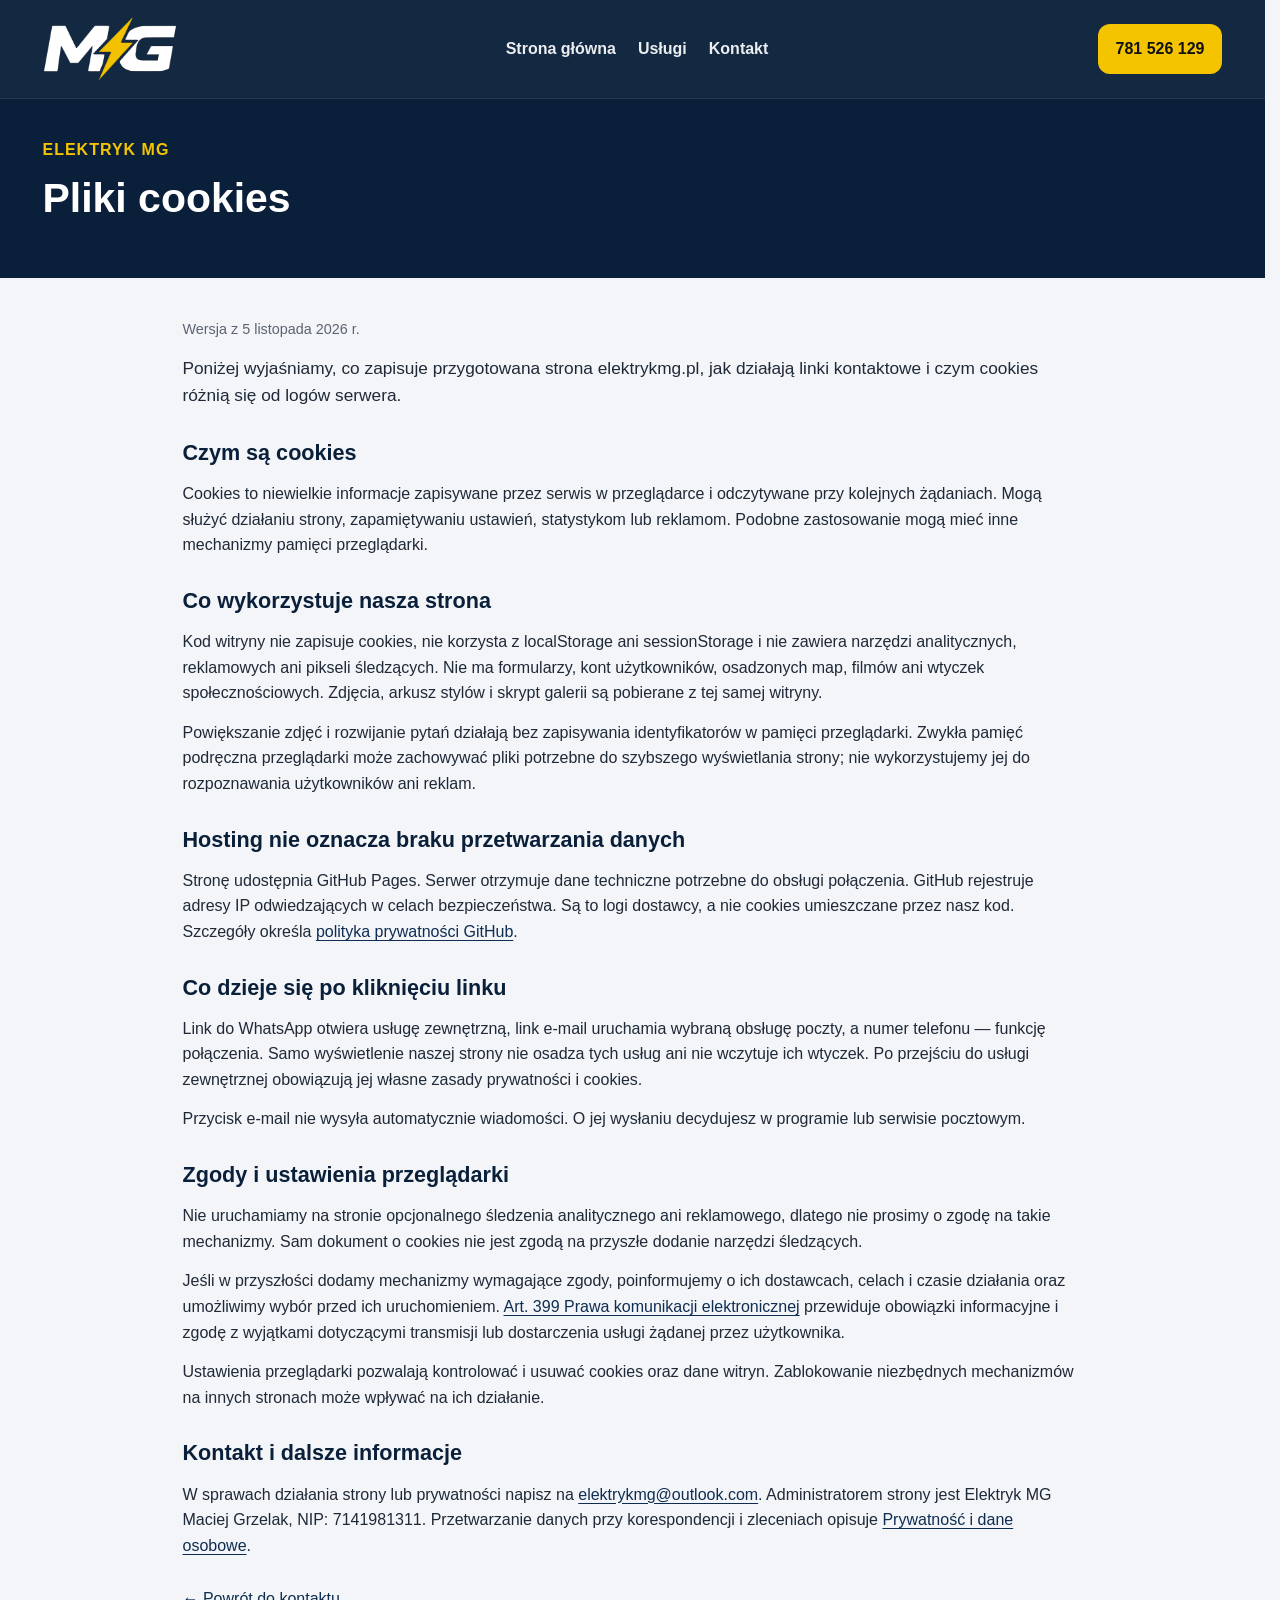
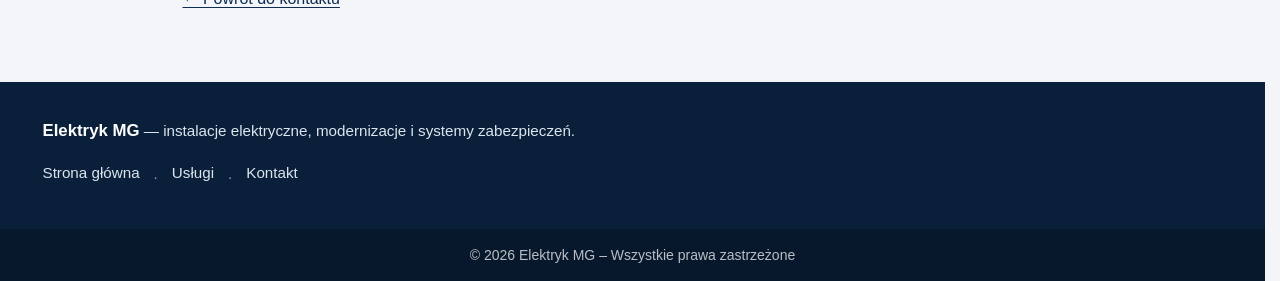
==== cookies.html @ fd5f9e11 "Publish approved Elektryk MG V8 website with services, contact, privacy pages and project gallery" ====
<!DOCTYPE html><html lang="pl"><head><meta charset="UTF-8"><meta name="viewport" content="width=device-width, initial-scale=1"><meta name="robots" content="noindex, follow"><title>Pliki cookies | Elektryk MG</title><link rel="stylesheet" href="style.css"><link rel="icon" href="img/favicon.png"></head><body class="contact-page legal-page"><a class="skip-link" href="#tresc">Przejdź do treści</a><header class="site-header">
    <div class="container header-wrap">
      <a href="index.html" class="logo">
        <img src="img/logo_bialy.png" alt="Elektryk MG">
      </a>

      <nav class="nav">
        <a href="index.html">Strona główna</a>
        <a href="uslugi.html">Usługi</a>
        
        <a href="kontakt.html">Kontakt</a>
      </nav>

      <a class="header-phone" href="tel:+48781526129" aria-label="Zadzwoń do Elektryk MG: 781 526 129"><span class="phone-desktop-label">781 526 129</span><span class="phone-mobile-label">Zadzwoń</span></a>

      <details class="mobile-menu">
        <summary><span aria-hidden="true">☰</span> Menu</summary>
        <nav class="mobile-nav" aria-label="Nawigacja mobilna">
          <a href="index.html">Strona główna</a>
          <a href="uslugi.html">Usługi</a>
          
          <a href="kontakt.html">Kontakt</a>
        </nav>
      </details>
    </div>
  </header><main id="tresc"><section class="contact-intro"><div class="container"><p class="hero-kicker">Elektryk MG</p><h1>Pliki cookies</h1></div></section><article class="legal-content container"><p class="legal-date">Wersja z 5 listopada 2026 r.</p>
<p class="legal-introduction">Poniżej wyjaśniamy, co zapisuje przygotowana strona elektrykmg.pl, jak działają linki kontaktowe i czym cookies różnią się od logów serwera.</p>
<section><h2>Czym są cookies</h2><p>Cookies to niewielkie informacje zapisywane przez serwis w przeglądarce i odczytywane przy kolejnych żądaniach. Mogą służyć działaniu strony, zapamiętywaniu ustawień, statystykom lub reklamom. Podobne zastosowanie mogą mieć inne mechanizmy pamięci przeglądarki.</p></section>
<section><h2>Co wykorzystuje nasza strona</h2><p>Kod witryny nie zapisuje cookies, nie korzysta z localStorage ani sessionStorage i nie zawiera narzędzi analitycznych, reklamowych ani pikseli śledzących. Nie ma formularzy, kont użytkowników, osadzonych map, filmów ani wtyczek społecznościowych. Zdjęcia, arkusz stylów i skrypt galerii są pobierane z tej samej witryny.</p><p>Powiększanie zdjęć i rozwijanie pytań działają bez zapisywania identyfikatorów w pamięci przeglądarki. Zwykła pamięć podręczna przeglądarki może zachowywać pliki potrzebne do szybszego wyświetlania strony; nie wykorzystujemy jej do rozpoznawania użytkowników ani reklam.</p></section>
<section><h2>Hosting nie oznacza braku przetwarzania danych</h2><p>Stronę udostępnia GitHub Pages. Serwer otrzymuje dane techniczne potrzebne do obsługi połączenia. GitHub rejestruje adresy IP odwiedzających w celach bezpieczeństwa. Są to logi dostawcy, a nie cookies umieszczane przez nasz kod. Szczegóły określa <a href="https://docs.github.com/en/site-policy/privacy-policies/github-general-privacy-statement" target="_blank" rel="noopener noreferrer">polityka prywatności GitHub</a>.</p></section>
<section><h2>Co dzieje się po kliknięciu linku</h2><p>Link do WhatsApp otwiera usługę zewnętrzną, link e-mail uruchamia wybraną obsługę poczty, a numer telefonu — funkcję połączenia. Samo wyświetlenie naszej strony nie osadza tych usług ani nie wczytuje ich wtyczek. Po przejściu do usługi zewnętrznej obowiązują jej własne zasady prywatności i cookies.</p><p>Przycisk e-mail nie wysyła automatycznie wiadomości. O jej wysłaniu decydujesz w programie lub serwisie pocztowym.</p></section>
<section><h2>Zgody i ustawienia przeglądarki</h2><p>Nie uruchamiamy na stronie opcjonalnego śledzenia analitycznego ani reklamowego, dlatego nie prosimy o zgodę na takie mechanizmy. Sam dokument o cookies nie jest zgodą na przyszłe dodanie narzędzi śledzących.</p><p>Jeśli w przyszłości dodamy mechanizmy wymagające zgody, poinformujemy o ich dostawcach, celach i czasie działania oraz umożliwimy wybór przed ich uruchomieniem. <a href="https://eli.gov.pl/api/acts/DU/2024/1221/text.html" target="_blank" rel="noopener noreferrer">Art. 399 Prawa komunikacji elektronicznej</a> przewiduje obowiązki informacyjne i zgodę z wyjątkami dotyczącymi transmisji lub dostarczenia usługi żądanej przez użytkownika.</p><p>Ustawienia przeglądarki pozwalają kontrolować i usuwać cookies oraz dane witryn. Zablokowanie niezbędnych mechanizmów na innych stronach może wpływać na ich działanie.</p></section>
<section><h2>Kontakt i dalsze informacje</h2><p>W sprawach działania strony lub prywatności napisz na <a href="mailto:elektrykmg@outlook.com">elektrykmg@outlook.com</a>. Administratorem strony jest Elektryk MG Maciej Grzelak, NIP: 7141981311. Przetwarzanie danych przy korespondencji i zleceniach opisuje <a href="prywatnosc.html">Prywatność i dane osobowe</a>.</p></section><p class="legal-draft-back"><a href="kontakt.html">← Powrót do kontaktu</a></p></article></main><footer class="site-footer footer-v3"><div class="container"><p class="footer-summary"><strong>Elektryk MG</strong><span aria-hidden="true"> — </span>instalacje elektryczne, modernizacje i systemy zabezpieczeń.</p><nav aria-label="Nawigacja w stopce"><a href="index.html">Strona główna</a><span aria-hidden="true">·</span><a href="uslugi.html">Usługi</a><span aria-hidden="true">·</span><a href="kontakt.html">Kontakt</a></nav></div></footer><div class="footer-bottom">© 2026 Elektryk MG – Wszystkie prawa zastrzeżone</div></body></html>
---- style.css ----
* {
  margin: 0;
  padding: 0;
  box-sizing: border-box;
}

:root {
  --navy: #0f2d52;
  --navy-dark: #0a203a;
  --yellow: #f5c400;
  --yellow-dark: #d9ac00;
  --bg: #f3f5f8;
  --text: #1f2937;
  --muted: #5b6472;
  --white: #ffffff;
  --border: #e6e9ef;
  --shadow: 0 10px 30px rgba(15, 45, 82, 0.08);
  --shadow-strong: 0 14px 34px rgba(15, 45, 82, 0.12);
  --radius: 18px;
}

html {
  scroll-behavior: smooth;
}

body {
  font-family: Arial, Helvetica, sans-serif;
  background: var(--bg);
  color: var(--text);
  line-height: 1.6;
}

a {
  color: inherit;
  text-decoration: none;
}

.container {
  width: min(1180px, calc(100% - 40px));
  margin: 0 auto;
}

.site-header {
  background: rgba(10, 32, 58, 0.96);
  color: var(--white);
  position: sticky;
  top: 0;
  z-index: 1000;
  border-bottom: 1px solid rgba(255,255,255,0.08);
  backdrop-filter: blur(8px);
}

.header-wrap {
  min-height: 82px;
  display: flex;
  align-items: center;
  justify-content: space-between;
  gap: 24px;
}

.logo img {
  height: 40px;
  display: block;
}

.footer-logo img {
  height: 42px;
  display: block;
  margin-bottom: 18px;
}

.nav {
  display: flex;
  gap: 22px;
  align-items: center;
}

.nav a {
  color: rgba(255,255,255,0.92);
  font-weight: 600;
  transition: color 0.2s ease;
  white-space: nowrap;
}

.nav a:hover,
.nav a.active {
  color: var(--yellow);
}

.header-phone {
  background: var(--yellow);
  color: #111;
  font-weight: 800;
  padding: 12px 18px;
  border-radius: 12px;
  white-space: nowrap;
  transition: 0.2s ease;
}

.header-phone:hover {
  background: var(--yellow-dark);
}

.hero {
  position: relative;
  min-height: 560px;
  display: flex;
  align-items: center;
  background:
    linear-gradient(90deg, rgba(10, 32, 58, 0.95) 0%, rgba(10, 32, 58, 0.88) 45%, rgba(10, 32, 58, 0.66) 100%),
    none center/cover no-repeat;
  color: var(--white);
}

.hero-overlay {
  position: absolute;
  inset: 0;
  background: linear-gradient(to bottom, rgba(15,45,82,0.05), rgba(15,45,82,0.18));
}

.hero-content {
  position: relative;
  z-index: 1;
  width: 100%;
  display: flex;
  justify-content: center;
}

.hero-text {
  max-width: 920px;
  margin: 0 auto;
  text-align: center;
  padding: 100px 20px;
}

.hero-logo {
  height: 120px;
  margin-bottom: 18px;
}

.hero-kicker {
  color: var(--yellow);
  font-weight: 800;
  letter-spacing: 1px;
  text-transform: uppercase;
  margin-bottom: 12px;
}

.hero h1 {
  font-size: clamp(2.45rem, 5vw, 4.35rem);
  line-height: 1.04;
  margin-bottom: 20px;
}

.hero-description {
  font-size: 1.12rem;
  max-width: 780px;
  color: rgba(255,255,255,0.93);
  margin: 0 auto 26px;
}

.hero-tags {
  display: flex;
  flex-wrap: wrap;
  justify-content: center;
  gap: 12px;
  margin-bottom: 30px;
}

.hero-tags span {
  background: rgba(255,255,255,0.1);
  border: 1px solid rgba(255,255,255,0.15);
  color: var(--white);
  padding: 10px 14px;
  border-radius: 999px;
  font-size: 0.95rem;
}

.hero-tags.compact span {
  min-width: 190px;
}

.hero-buttons {
  display: flex;
  flex-wrap: wrap;
  justify-content: center;
  gap: 14px;
}

.btn {
  display: inline-flex;
  align-items: center;
  justify-content: center;
  min-height: 50px;
  padding: 0 22px;
  border-radius: 12px;
  font-weight: 700;
  transition: transform 0.2s ease, box-shadow 0.2s ease, background 0.2s ease, color 0.2s ease;
  border: 2px solid transparent;
}

.btn:hover {
  transform: translateY(-2px);
  box-shadow: 0 8px 20px rgba(0,0,0,0.12);
}

.btn-primary {
  background: var(--yellow);
  color: #111;
}

.btn-primary:hover {
  background: var(--yellow-dark);
}

.btn-secondary {
  background: #eef2f6;
  color: #0f2742;
  border: 1px solid #d7dde5;
}

.btn-secondary:hover {
  background: var(--yellow);
  color: #111;
  border-color: var(--yellow-dark);
}

.btn-whatsapp {
  background: #1f9d55;
  color: white;
}

.btn-whatsapp:hover {
  background: #188447;
}

.btn-facebook {
  background: #1877f2;
  color: #fff;
}

.btn-facebook:hover {
  background: #1664d9;
}

.contact-strip {
  background: var(--navy);
  color: var(--white);
  border-top: 3px solid var(--yellow);
}

.contact-strip-wrap {
  min-height: 76px;
  display: flex;
  align-items: center;
  justify-content: space-between;
  gap: 20px;
  flex-wrap: wrap;
}

.contact-strip-wrap a:hover {
  color: var(--yellow);
}

.section {
  padding: 88px 0;
}

.page-hero {
  padding-bottom: 58px;
}

.section-dark {
  background: linear-gradient(180deg, #eef3f8 0%, var(--bg) 100%);
}

.section-heading {
  text-align: center;
  margin-bottom: 42px;
}

.section-heading.left {
  text-align: left;
}

.section-label {
  color: var(--yellow-dark);
  font-weight: 800;
  text-transform: uppercase;
  letter-spacing: 1.4px;
  margin-bottom: 10px;
}

.section h2,
.page-title {
  font-size: clamp(2rem, 4vw, 3rem);
  line-height: 1.1;
  color: var(--navy-dark);
}

.page-title {
  text-align: center;
  margin-bottom: 20px;
}

.intro-text {
  max-width: 820px;
  margin: 20px auto 0;
  color: var(--muted);
  text-align: center;
}

.services-grid,
.features-grid,
.trust-grid,
.projects-grid,
.process-grid {
  display: grid;
  gap: 22px;
}

.services-grid,
.features-grid {
  grid-template-columns: repeat(4, 1fr);
}

.trust-grid,
.projects-grid {
  grid-template-columns: repeat(3, 1fr);
}

.process-grid {
  grid-template-columns: repeat(4, 1fr);
}

.projects-grid.large {
  grid-template-columns: repeat(3, 1fr);
}

.card {
  background: var(--white);
  border-radius: var(--radius);
  box-shadow: var(--shadow);
  border: 1px solid rgba(15,45,82,0.05);
}

.service-card,
.feature-card,
.trust-card,
.project-card,
.process-card {
  padding: 28px;
}

.service-card,
.project-card {
  transition: transform 0.25s ease, box-shadow 0.25s ease;
}

.service-card:hover,
.project-card:hover {
  transform: translateY(-6px);
  box-shadow: var(--shadow-strong);
}

.card-icon {
  font-size: 2rem;
  margin-bottom: 14px;
}

.service-card h3,
.feature-card h3,
.trust-card h3,
.project-card h3,
.process-card h3,
.about-home-box h3 {
  font-size: 1.3rem;
  line-height: 1.2;
  color: var(--navy-dark);
  margin-bottom: 12px;
}

.project-card span {
  display: inline-block;
  color: var(--yellow-dark);
  font-weight: 800;
  text-transform: uppercase;
  letter-spacing: 1px;
  font-size: 0.78rem;
  margin-bottom: 10px;
}

.service-card p,
.feature-card p,
.trust-card p,
.project-card p,
.process-card p,
.about-home-text p,
.site-footer p,
.site-footer a,
.about-home-box li,
.about-home-box p {
  color: var(--muted);
}

.trust-card h3 {
  font-size: 1.15rem;
  margin-bottom: 8px;
}

.about-home {
  display: grid;
  grid-template-columns: 1.25fr 0.95fr;
  gap: 30px;
  align-items: start;
}

.about-home-text p {
  margin-bottom: 18px;
  font-size: 1.05rem;
}

.about-home-box {
  background: var(--white);
  border-radius: var(--radius);
  box-shadow: var(--shadow);
  padding: 28px;
  border: 1px solid rgba(15,45,82,0.05);
}

.about-home-box ul {
  list-style: none;
  margin-bottom: 22px;
}

.about-home-box li {
  margin-bottom: 10px;
}

.about-home-box a {
  color: var(--navy-dark);
  font-weight: 700;
}

.about-contact-buttons {
  display: flex;
  gap: 12px;
  flex-wrap: wrap;
}

.small-note {
  margin-bottom: 18px;
}

.service-shortcuts {
  display: flex;
  justify-content: center;
  flex-wrap: wrap;
  gap: 12px;
  margin-top: 28px;
}

.service-shortcuts .btn {
  min-height: 44px;
}

#elektryka,
#zabezpieczenia,
#wspolpraca,
#faq {
  scroll-margin-top: 100px;
}

.process-card > span {
  display: inline-flex;
  align-items: center;
  justify-content: center;
  width: 42px;
  height: 42px;
  margin-bottom: 18px;
  border-radius: 50%;
  background: var(--yellow);
  color: #111;
  font-weight: 800;
}

.faq-wrap {
  max-width: 920px;
}

.faq-list {
  display: grid;
  gap: 14px;
}

.faq-item {
  background: var(--white);
  border: 1px solid rgba(15,45,82,0.08);
  border-radius: 14px;
  box-shadow: var(--shadow);
  overflow: hidden;
}

.faq-item summary {
  display: flex;
  align-items: center;
  justify-content: space-between;
  gap: 20px;
  padding: 20px 22px;
  color: var(--navy-dark);
  font-weight: 800;
  cursor: pointer;
  list-style: none;
}

.faq-item summary::-webkit-details-marker {
  display: none;
}

.faq-item summary::after {
  content: "+";
  color: var(--yellow-dark);
  font-size: 1.5rem;
  line-height: 1;
}

.faq-item[open] summary::after {
  content: "−";
}

.faq-item p {
  padding: 0 22px 22px;
  color: var(--muted);
}

.center-button {
  display: flex;
  justify-content: center;
  margin-top: 30px;
}

.cta-section {
  background: var(--navy);
  color: white;
  padding: 80px 0;
  text-align: center;
}

.cta-box {
  max-width: 760px;
  margin: 0 auto;
}

.cta-box h2 {
  font-size: 2rem;
  margin-bottom: 18px;
}

.cta-box p {
  max-width: 620px;
  margin: 0 auto 30px;
  color: rgba(255,255,255,0.9);
}

.cta-buttons {
  display: flex;
  justify-content: center;
  align-items: center;
  gap: 15px;
  flex-wrap: wrap;
}

.site-footer {
  background: var(--navy-dark);
  color: var(--white);
  padding: 60px 0;
}

.footer-wrap {
  display: grid;
  grid-template-columns: 1.3fr 1fr 1fr;
  gap: 30px;
}

.site-footer h4 {
  margin-bottom: 14px;
  font-size: 1.15rem;
}

.site-footer p,
.site-footer a {
  color: rgba(255,255,255,0.82);
  margin-bottom: 8px;
}

.site-footer a:hover {
  color: var(--yellow);
}

.footer-bottom {
  text-align: center;
  padding: 15px 0;
  font-size: 14px;
  background: #08182c;
  color: rgba(255,255,255,0.72);
}

@media (max-width: 1080px) {
  .services-grid,
  .features-grid {
    grid-template-columns: repeat(2, 1fr);
  }

  .trust-grid,
  .projects-grid,
  .process-grid,
  .projects-grid.large,
  .footer-wrap {
    grid-template-columns: repeat(2, 1fr);
  }

  .about-home {
    grid-template-columns: 1fr;
  }
}

@media (max-width: 920px) {
  .header-wrap {
    flex-wrap: wrap;
    justify-content: center;
    padding: 14px 0;
  }

  .nav {
    order: 3;
    width: 100%;
    justify-content: center;
    flex-wrap: wrap;
    gap: 16px;
    padding-bottom: 8px;
  }

  .hero {
    min-height: auto;
  }

  .hero-text {
    padding: 70px 20px;
  }

  .hero-logo {
    height: 96px;
  }

  .contact-strip-wrap {
    padding: 16px 0;
  }
}

@media (max-width: 640px) {
  .container {
    width: min(100% - 24px, 1180px);
  }

  .services-grid,
  .features-grid,
  .trust-grid,
  .projects-grid,
  .process-grid,
  .projects-grid.large,
  .footer-wrap {
    grid-template-columns: 1fr;
  }

  .hero h1 {
    font-size: 2.25rem;
  }

  .hero-description {
    font-size: 1rem;
  }

  .section {
    padding: 68px 0;
  }

  .service-card,
  .feature-card,
  .trust-card,
  .project-card,
  .about-home-box {
    padding: 22px;
  }

  .header-phone {
    width: 100%;
    text-align: center;
  }

  .hero-buttons .btn,
  .about-contact-buttons .btn,
  .cta-buttons .btn {
    width: 100%;
  }
}


.project-card {
  padding: 0;
  overflow: hidden;
}

.project-card-image {
  width: 100%;
  height: 210px;
  object-fit: cover;
  display: block;
  background: #dbe3ec;
}

.project-card-body {
  padding: 24px;
}

.project-card span {
  display: inline-block;
  color: var(--navy);
  font-weight: 800;
  font-size: 0.85rem;
  text-transform: uppercase;
  letter-spacing: 0.06em;
  margin-bottom: 12px;
}

.project-card h3 {
  margin-bottom: 10px;
  color: var(--navy);
}

.project-card p {
  color: var(--muted);
}

/* Mobile header: compact logo + call button + native details navigation.
   The desktop header and all existing page content remain unchanged. */
.mobile-menu {
  display: none;
}

@media (max-width: 920px) {
  .site-header .header-wrap {
    min-height: 64px;
    padding: 8px 0;
    flex-wrap: nowrap;
    justify-content: space-between;
    gap: 9px;
  }

  .site-header .logo {
    display: flex;
    min-width: 0;
    flex: 0 1 auto;
    align-items: center;
  }

  .site-header .logo img {
    height: auto;
    max-height: 36px;
    max-width: min(130px, 33vw);
    object-fit: contain;
  }

  .site-header .nav {
    display: none;
  }

  .site-header .header-phone {
    order: 2;
    margin-left: auto;
    width: auto;
    flex: 0 0 auto;
    text-align: center;
    padding: 10px 12px;
    font-size: 0.9rem;
    line-height: 1.3;
  }

  .phone-desktop-label {
    display: none;
  }

  .phone-mobile-label {
    display: inline;
  }

  .mobile-menu {
    display: block;
    order: 3;
    position: relative;
    flex: 0 0 auto;
    color: var(--white);
  }

  .mobile-menu summary {
    display: flex;
    gap: 7px;
    align-items: center;
    justify-content: center;
    padding: 9px 11px;
    border: 1px solid rgba(255,255,255,0.35);
    border-radius: 12px;
    cursor: pointer;
    font-weight: 600;
    white-space: nowrap;
    list-style: none;
  }

  .mobile-menu summary::-webkit-details-marker {
    display: none;
  }

  .mobile-menu[open] summary,
  .mobile-menu summary:hover {
    border-color: var(--yellow);
  }

  .mobile-menu .mobile-nav {
    position: absolute;
    right: 0;
    top: calc(100% + 9px);
    z-index: 1001;
    display: flex;
    flex-direction: column;
    min-width: 210px;
    padding: 8px;
    border-radius: 12px;
    background: var(--navy-dark);
    border: 1px solid rgba(255,255,255,0.2);
    box-shadow: var(--shadow-strong);
  }

  .mobile-menu .mobile-nav a {
    display: block;
    padding: 11px 12px;
    border-radius: 8px;
    color: var(--white);
    font-weight: 600;
  }

  .mobile-menu .mobile-nav a:hover,
  .mobile-menu .mobile-nav a:focus-visible,
  .mobile-menu .mobile-nav a.active {
    color: var(--yellow);
    background: rgba(255,255,255,0.07);
  }

  .mobile-menu summary:focus-visible,
  .site-header .header-phone:focus-visible,
  .site-header .logo:focus-visible {
    outline: 2px solid var(--yellow);
    outline-offset: 3px;
  }
}

@media (min-width: 921px) {
  .phone-mobile-label {
    display: none;
  }
}


:focus-visible{outline:3px solid #d28d00;outline-offset:5px}
.skip-link{position:fixed;top:-100px;left:20px;background:white;padding:14px;z-index:2000}.skip-link:focus{top:10px}
.home-rebuilt .hero{min-height:0;background:var(--navy-dark)}
.home-rebuilt .hero-content{width:min(1180px,calc(100% - 40px));justify-content:flex-start}
.home-rebuilt .hero-text{max-width:920px;text-align:left;margin:0;padding:76px 0 84px}
.home-rebuilt .hero h1{font-size:clamp(2.1rem,4.3vw,3.8rem);line-height:1.12}
.home-rebuilt .hero-description{margin:0 0 16px;max-width:770px}
.home-rebuilt .hero-area{font-size:1rem;color:#d3dce7}
.home-rebuilt .hero-buttons{justify-content:flex-start;margin-top:28px}
.hero-outline{border:1px solid #b1c0d0;color:#fff}
.home-rebuilt .section{padding:64px 0}
.home-rebuilt .section-heading{margin-bottom:30px}
.home-rebuilt .section h2,.home-rebuilt .cta-box h2{font-size:clamp(1.85rem,3.3vw,2.65rem);line-height:1.2}
.home-rebuilt .services-grid{display:grid;grid-template-columns:repeat(3,minmax(0,1fr));gap:22px}
.home-rebuilt .service-card{padding:28px;border-top:3px solid #f5c400}
.service-number{display:block;font-size:.85rem;letter-spacing:.15em;color:#526378;margin-bottom:16px}
.home-rebuilt .service-card h3{min-height:58px;font-size:1.3rem;line-height:1.35}
.home-rebuilt .service-card p{font-size:1rem}
.home-rebuilt .projects-section{background:#e9eef4}
.home-rebuilt .project-card-image{width:100%;height:auto;aspect-ratio:4/3;object-fit:cover;display:block}
.home-rebuilt .project-card-body{padding:24px}
.home-rebuilt .project-card h3{font-size:1.18rem}
.about-compact{display:grid;grid-template-columns:1fr 1.6fr;gap:60px;align-items:center}
.about-compact>p{font-size:1.1rem;line-height:1.85}
.home-rebuilt .cta-section{padding:64px 0}
.home-rebuilt .cta-box{max-width:900px}
.contact-number{display:block;font-size:clamp(2rem,5vw,3rem);font-weight:800;color:#fff;margin:20px 0}
.footer-simple{display:grid;grid-template-columns:1.6fr 1fr;gap:70px}
.footer-simple strong{font-size:1.35rem;color:white}
.footer-simple p{font-size:.9rem;margin:12px 0 0}
.footer-simple nav{display:flex;flex-wrap:wrap;gap:18px;margin-top:18px}
html{scroll-padding-top:100px}
@media(max-width:760px){.home-rebuilt .services-grid,.about-compact,.footer-simple{grid-template-columns:1fr;gap:24px}.home-rebuilt .service-card h3{min-height:0}.home-rebuilt .hero-text{padding:48px 0 56px}.home-rebuilt .section,.home-rebuilt .cta-section{padding:46px 0}.home-rebuilt .hero-buttons .btn{flex:1}.home-rebuilt .projects-grid{grid-template-columns:1fr}.home-rebuilt .header-wrap{gap:12px}.home-rebuilt .logo img{width:105px;height:auto}.home-rebuilt .header-phone{padding:10px 12px}}
@media(prefers-reduced-motion:reduce){html{scroll-behavior:auto}*,*::before,*::after{transition:none!important}}

.home-rebuilt .project-card:first-child .project-card-image{object-fit:contain;background:#e5e7eb}

/* Korekty po przeglądzie właściciela */
.site-header .logo{display:block;position:relative;overflow:hidden;width:158px;height:76px;flex-shrink:0}
.site-header .logo img{position:absolute;width:306px;height:204px;max-width:none;left:-74px;top:-64px}
.header-wrap{min-height:98px}
.home-rebuilt .cta-section{background:#e9eef4;color:var(--navy-dark)}
.home-rebuilt .cta-box h2{color:var(--navy-dark)}
.home-rebuilt .cta-box p{color:var(--text)}
.home-rebuilt .cta-box .contact-kicker{color:#775e00;text-transform:uppercase;font-size:.82rem;font-weight:800;letter-spacing:.1em;margin-bottom:14px}
.home-rebuilt .contact-number{color:var(--navy-dark)}
.home-rebuilt .footer-simple{grid-template-columns:1.35fr 1fr .7fr;gap:40px}
.home-rebuilt .footer-simple h2{font-size:1rem;color:#fff;margin-bottom:14px}
.home-rebuilt .footer-simple nav,.home-rebuilt .footer-contact{display:flex;flex-direction:column;align-items:flex-start;gap:10px;margin:0}
.home-rebuilt .footer-simple nav h2,.home-rebuilt .footer-contact h2{margin:0 0 4px}
.home-rebuilt .footer-simple a:hover{color:var(--yellow)}
@media(max-width:760px){.site-header .logo{width:118px;height:57px}.site-header .logo img,.home-rebuilt .site-header .logo img{width:228px;height:152px;left:-55px;top:-48px}.header-wrap{min-height:80px}.home-rebuilt .footer-simple{grid-template-columns:1fr;gap:28px}}

/* Wersja 3 — zatwierdzone korekty */
.site-header .logo{width:134px;height:65px}
.site-header .logo img{width:260px;height:173.33px;left:-63px;top:-54.4px}
.btn-whatsapp{background:transparent;border:1px solid currentColor;color:var(--navy-dark)}
.btn-whatsapp:hover{background:rgba(15,45,82,.07);color:var(--navy-dark)}
.hero .btn-whatsapp,.cta-section .btn-whatsapp{color:#fff}
.hero .btn-whatsapp:hover,.cta-section .btn-whatsapp:hover{background:rgba(255,255,255,.1);color:#fff}
.home-rebuilt .cta-section .btn-whatsapp{color:var(--navy-dark)}
.home-rebuilt .cta-section .btn-whatsapp:hover{background:rgba(15,45,82,.07);color:var(--navy-dark)}
.footer-v3{padding:36px 0}
.footer-v3 .footer-summary{margin:0 0 16px;color:#dce4ee;font-size:.95rem}
.footer-v3 .footer-summary strong{color:#fff;font-size:1.05rem}
.footer-v3 nav{display:flex;align-items:center;flex-wrap:wrap;gap:14px;font-size:.95rem}
.footer-v3 nav a{color:#dce4ee}
.footer-v3 nav a:hover{color:var(--yellow)}
.footer-v3 nav span{color:#8e9fb3}
@media(max-width:760px){.site-header .logo{width:100px;height:48.5px}.site-header .logo img,.home-rebuilt .site-header .logo img{width:194px;height:129.33px;left:-46.75px;top:-40.8px}.footer-v3{padding:30px 0}}

/* Powiększenie zdjęć bez opuszczania strony */
html{scrollbar-gutter:stable}
.photo-viewer{position:fixed;inset:0;width:100%;height:100%;max-width:none;max-height:none;margin:0;border:0;padding:70px 20px 24px;background:rgba(7,17,30,.96);color:#fff;overflow:auto}
.photo-viewer:not([open]){display:none}
.photo-viewer[open]{display:grid;place-items:center}
.photo-viewer::backdrop{background:rgba(7,17,30,.9)}
.photo-panel{margin:0;text-align:center;max-width:100%}
.photo-panel img{display:block;margin:0 auto;max-width:100%;max-height:calc(100vh - 150px);max-height:calc(100dvh - 150px);width:auto;height:auto;object-fit:contain}
.photo-panel figcaption{margin-top:14px;color:#e2e8f0;font-size:1rem}
.photo-close{position:fixed;right:20px;top:14px;width:48px;height:48px;border:1px solid #8191a5;border-radius:50%;background:#152c45;color:white;font:32px/1 Arial,sans-serif;cursor:pointer}
.photo-close:hover{background:#29425f}
.photo-close:focus-visible{outline:3px solid #f5c400;outline-offset:4px}

/* Podstrona Usługi — pierwsza wersja do przeglądu */
.services-hero{background:var(--navy-dark);color:white;padding:64px 0}
.services-hero h1{font-size:clamp(2.1rem,4.3vw,3.8rem);line-height:1.12;max-width:960px;margin:0 0 24px}
.services-lead{max-width:800px;font-size:1.1rem;color:#dce4ee;margin-bottom:28px}
.services-hero .hero-buttons{justify-content:flex-start}
.services-hero .btn-whatsapp{color:#fff}
.services-hero .btn-whatsapp:hover{color:#fff;background:rgba(255,255,255,.1)}
.service-jumps{background:#fff;border-bottom:1px solid var(--border)}
.service-jumps>.container{display:flex;flex-wrap:wrap;gap:12px 28px;padding-top:22px;padding-bottom:22px}
.service-jumps a{color:var(--navy);font-weight:700;padding:6px 0}
.service-jumps a:hover{text-decoration:underline}
.service-jumps span{margin-left:8px}
.service-group{padding:64px 0}
.service-group:nth-of-type(odd){background:#e9eef4}
.service-group-heading{display:grid;grid-template-columns:1fr 1.25fr;gap:48px;margin-bottom:30px;align-items:start}
.services-page h2{font-size:clamp(1.85rem,3.3vw,2.65rem);line-height:1.2;color:var(--navy-dark)}
.service-group-heading>p{font-size:1.06rem;color:var(--text)}
.service-details{display:grid;grid-template-columns:repeat(2,minmax(0,1fr));gap:0 36px}
.service-detail{padding:26px 0;border-top:1px solid #cad3df}
.service-detail h3,.service-steps h3{color:var(--navy-dark);font-size:1.25rem;line-height:1.3;margin:0 0 12px}
.service-detail>p{color:var(--text)}
.service-detail .service-example{margin-top:14px;color:var(--muted);font-size:.94rem}
.service-example strong{font-weight:600}
.services-process{padding:64px 0;background:#fff}
.services-page .section-heading{margin-bottom:32px}
.service-steps{display:grid;grid-template-columns:repeat(3,minmax(0,1fr));gap:32px;list-style:none;counter-reset:step}
.service-steps li{counter-increment:step}
.service-steps li:before{content:"0" counter(step);display:block;color:#775e00;font-size:.85rem;letter-spacing:.1em;margin-bottom:14px}
.service-steps p{color:var(--text)}
.services-faq{padding:64px 0}
.services-faq .container{max-width:960px}
.services-faq details{border-bottom:1px solid #cad3df;padding:20px 0}
.services-faq summary{cursor:pointer;font-weight:700;color:var(--navy-dark);font-size:1.08rem}
.services-faq details p{padding-top:14px;color:var(--text)}
.services-page .services-cta{padding:64px 0;background:#e9eef4;color:var(--navy-dark)}
.services-page .services-cta h2,.services-page .contact-number{color:var(--navy-dark)}
.services-page .services-cta p{color:var(--text)}
.services-page .services-cta .contact-kicker{color:#775e00;text-transform:uppercase;font-size:.82rem;font-weight:800;letter-spacing:.1em;margin-bottom:14px}
.services-page .services-cta .btn-whatsapp{color:var(--navy-dark)}
.services-page .services-cta .btn-whatsapp:hover{background:rgba(15,45,82,.07)}
@media(max-width:760px){.service-group-heading,.service-details,.service-steps{grid-template-columns:1fr;gap:22px}.service-details{gap:0}.services-hero,.service-group,.services-process,.services-faq,.services-page .services-cta{padding:46px 0}.services-hero .hero-buttons .btn{flex:1}.service-jumps>.container{flex-direction:column;gap:8px}.service-group-heading{margin-bottom:24px}}

/* V5 — korekty układu i FAQ */
.services-page .services-hero{padding:38px 0 40px}
.services-page .services-hero h1{font-size:clamp(1.9rem,3.2vw,2.75rem);line-height:1.15;margin-bottom:16px}
.services-page .services-lead{max-width:800px;font-size:1.05rem;margin-bottom:0}
.services-page .service-group-heading{display:block}
.services-page .service-group-heading>p{max-width:800px;margin-top:18px}
.services-page .cta-section{padding:64px 0;background:#e9eef4;color:var(--navy-dark)}
.services-page .cta-box{max-width:900px}
.services-page .cta-box h2{font-size:clamp(1.85rem,3.3vw,2.65rem);line-height:1.2;color:var(--navy-dark)}
.services-page .cta-box p{color:var(--text)}
.services-page .cta-box .contact-kicker{color:#775e00;text-transform:uppercase;font-size:.82rem;font-weight:800;letter-spacing:.1em;margin-bottom:14px}
.services-page .cta-section .btn-whatsapp{color:var(--navy-dark)}
.services-page .cta-section .btn-whatsapp:hover{background:rgba(15,45,82,.07);color:var(--navy-dark)}
.faq-question{margin-top:0;padding-top:30px;border-top:0}
.faq-question h3{color:var(--navy-dark);font-size:1.3rem;line-height:1.3;margin-bottom:12px}
.faq-question p{margin-bottom:20px}
.faq-question .faq-email{display:inline-block;color:var(--navy);margin:0;overflow-wrap:anywhere;text-decoration:underline;text-underline-offset:4px}
.faq-question .faq-email:hover{text-decoration:underline}
@media(max-width:760px){.services-page .services-hero{padding:30px 0 32px}.services-page .cta-section{padding:46px 0}.faq-question .faq-email{display:block;margin:0}}

/* V6 — podstrona Kontakt */
.contact-intro{background:var(--navy-dark);color:#fff;padding:38px 0 40px}
.contact-intro h1{font-size:clamp(1.9rem,3.2vw,2.75rem);line-height:1.15;margin:0 0 16px}
.contact-intro>.container>p:last-child{max-width:800px;font-size:1.05rem;color:#dce4ee}
.contact-content{padding:54px 0 64px}
.contact-layout{display:grid;grid-template-columns:1.1fr 1fr;gap:80px;align-items:start}
.contact-page h2{font-size:1.35rem;line-height:1.3;color:var(--navy-dark);margin:0 0 18px}
.contact-phone-number{display:inline-block;font-weight:800;font-size:clamp(2rem,4vw,2.8rem);color:var(--navy-dark);line-height:1.2;margin-bottom:24px}
.contact-actions{display:flex;flex-wrap:wrap;gap:14px}
.contact-other{margin-top:30px;padding-top:22px;border-top:1px solid #cad3df}
.contact-other p{display:flex;flex-wrap:wrap;gap:6px 16px;margin:0 0 14px}
.contact-other span{min-width:76px;color:var(--muted)}
.contact-other a{color:var(--navy);overflow-wrap:anywhere}
.contact-other a:hover{text-decoration:underline}
.contact-help{border-left:3px solid var(--yellow);padding-left:28px}
.contact-help p{margin-bottom:16px;color:var(--text);max-width:480px}
@media(max-width:760px){.contact-intro{padding:30px 0 32px}.contact-content{padding:36px 0 46px}.contact-layout{grid-template-columns:1fr;gap:32px}.contact-actions .btn{flex:1}.contact-help{padding-left:20px}}

/* V6.1 — dane kontaktowe zamiast przycisków */
.contact-data{margin:0}
.contact-data>div{display:grid;grid-template-columns:90px minmax(0,1fr);align-items:baseline;gap:18px;padding:12px 0}
.contact-data dt{color:var(--muted);font-size:.95rem}
.contact-data dd{margin:0;min-width:0}
.contact-data a{color:var(--navy);overflow-wrap:anywhere;text-underline-offset:4px}
.contact-data a:hover{text-decoration:underline}
.contact-data .contact-data-phone{padding-top:0;padding-bottom:18px}
.contact-data-phone a{font-size:clamp(1.55rem,3vw,2rem);font-weight:700;line-height:1.3}
@media(max-width:420px){.contact-data>div{grid-template-columns:72px minmax(0,1fr);gap:12px}}

/* V6.2 — wiersze kontaktowe i przycisk FAQ z prawej */
.contact-rows{margin-top:22px}
.contact-row{display:grid;grid-template-columns:120px minmax(0,1fr) 220px;align-items:center;gap:24px;padding:18px 0;border-bottom:1px solid #cad3df}
.contact-row:first-child{border-top:1px solid #cad3df}
.contact-kind{color:var(--muted)}
.contact-value{font-size:1rem;color:var(--navy-dark);overflow-wrap:anywhere}
.contact-row .btn{justify-self:stretch;font-size:.95rem}
.contact-facebook{margin-top:18px;color:var(--muted);font-size:.94rem}
.contact-facebook a,.company-register a{color:var(--navy);text-decoration:underline;text-underline-offset:4px}
.contact-bottom{display:grid;grid-template-columns:1fr 1fr;gap:64px;margin-top:44px}
.company-details p{margin-bottom:12px}
.company-register{font-size:.94rem}
.services-page .faq-question{display:flex;align-items:center;justify-content:space-between;gap:28px}
.faq-question-copy p{margin-bottom:0}
.faq-question>.btn{flex-shrink:0}
@media(max-width:760px){.contact-row{grid-template-columns:90px minmax(0,1fr) 190px;gap:14px}.contact-bottom{grid-template-columns:1fr;gap:30px}.services-page .faq-question{align-items:flex-start;flex-direction:column;gap:20px}}
@media(max-width:540px){.contact-row{grid-template-columns:80px minmax(0,1fr);gap:12px}.contact-row>.btn{grid-column:2;justify-self:start}.contact-row{padding:20px 0}}

/* V6.3 — uproszczony Kontakt */
.contact-clean-layout{display:grid;grid-template-columns:1fr 1fr;gap:64px;align-items:start}
.contact-clean-data{margin:0}
.contact-clean-data>div{display:grid;grid-template-columns:80px minmax(0,1fr);gap:16px;margin-bottom:18px;align-items:baseline}
.contact-clean-data dt{color:var(--muted)}
.contact-clean-data dd{margin:0;min-width:0}
.contact-clean-data a{font-size:1rem;font-weight:400;color:var(--navy);overflow-wrap:anywhere}
.contact-clean-data a:hover{text-decoration:underline}
.contact-clean-company{margin-top:38px;padding-top:28px;border-top:1px solid #cad3df}
.contact-clean-company p{margin:0 0 10px}
.contact-information-links{display:flex;align-items:center;flex-wrap:wrap;gap:10px 16px;margin-top:28px;font-size:.9rem}
.contact-information-links a,.legal-draft-back a{color:var(--navy);text-decoration:underline;text-underline-offset:4px}
.contact-information-links span{color:var(--muted)}
.legal-draft-back{margin-top:22px}
@media(max-width:760px){.contact-clean-layout{grid-template-columns:1fr;gap:30px}.contact-clean-company{margin-top:30px}}

/* V7 — dokumenty informacyjne */
.legal-content{max-width:900px;padding-top:40px;padding-bottom:56px}
.legal-date{color:var(--muted);font-size:.9rem;margin-bottom:22px}
.legal-introduction{font-size:1.08rem;margin-bottom:30px}
.legal-content section{margin:28px 0}
.legal-content section h2{font-size:1.35rem;line-height:1.35;margin:0 0 14px}
.legal-content p{margin-bottom:14px}
.legal-content ul{padding-left:24px;margin:0 0 18px}
.legal-content li{margin-bottom:12px}
.legal-content a{color:var(--navy);text-decoration:underline;text-underline-offset:3px;overflow-wrap:anywhere}
@media(max-width:760px){.legal-content{padding-top:30px;padding-bottom:40px}}
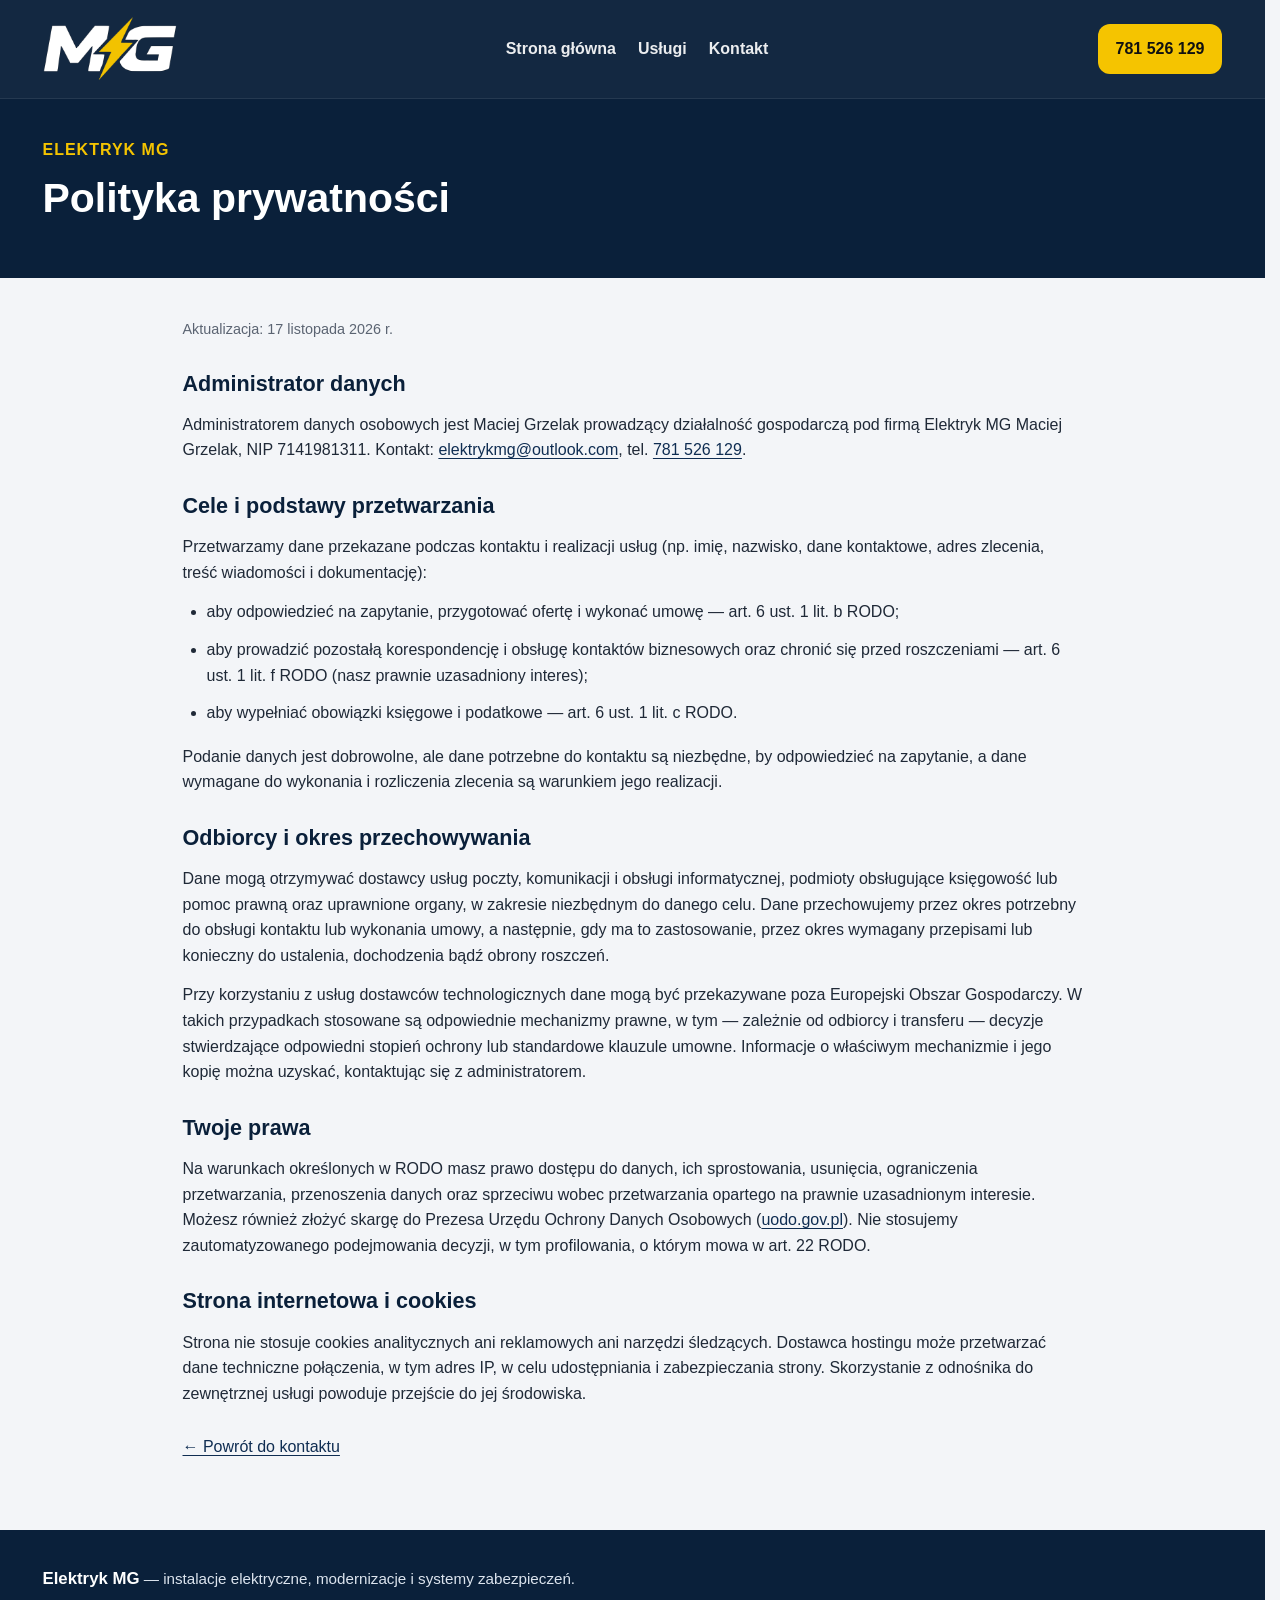
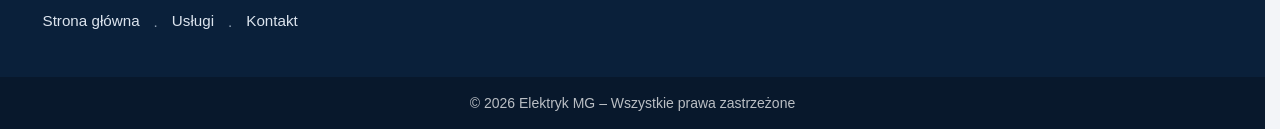
==== commit e5d4126f: "Przekieruj dawną stronę cookies do polityki prywatności" ====
--- a/cookies.html
+++ b/cookies.html
@@ -1,33 +1 @@
-<!DOCTYPE html><html lang="pl"><head><meta charset="UTF-8"><meta name="viewport" content="width=device-width, initial-scale=1"><meta name="robots" content="noindex, follow"><title>Pliki cookies | Elektryk MG</title><link rel="stylesheet" href="style.css"><link rel="icon" href="img/favicon.png"></head><body class="contact-page legal-page"><a class="skip-link" href="#tresc">Przejdź do treści</a><header class="site-header">
-    <div class="container header-wrap">
-      <a href="index.html" class="logo">
-        <img src="img/logo_bialy.png" alt="Elektryk MG">
-      </a>
-
-      <nav class="nav">
-        <a href="index.html">Strona główna</a>
-        <a href="uslugi.html">Usługi</a>
-        
-        <a href="kontakt.html">Kontakt</a>
-      </nav>
-
-      <a class="header-phone" href="tel:+48781526129" aria-label="Zadzwoń do Elektryk MG: 781 526 129"><span class="phone-desktop-label">781 526 129</span><span class="phone-mobile-label">Zadzwoń</span></a>
-
-      <details class="mobile-menu">
-        <summary><span aria-hidden="true">☰</span> Menu</summary>
-        <nav class="mobile-nav" aria-label="Nawigacja mobilna">
-          <a href="index.html">Strona główna</a>
-          <a href="uslugi.html">Usługi</a>
-          
-          <a href="kontakt.html">Kontakt</a>
-        </nav>
-      </details>
-    </div>
-  </header><main id="tresc"><section class="contact-intro"><div class="container"><p class="hero-kicker">Elektryk MG</p><h1>Pliki cookies</h1></div></section><article class="legal-content container"><p class="legal-date">Wersja z 5 listopada 2026 r.</p>
-<p class="legal-introduction">Poniżej wyjaśniamy, co zapisuje przygotowana strona elektrykmg.pl, jak działają linki kontaktowe i czym cookies różnią się od logów serwera.</p>
-<section><h2>Czym są cookies</h2><p>Cookies to niewielkie informacje zapisywane przez serwis w przeglądarce i odczytywane przy kolejnych żądaniach. Mogą służyć działaniu strony, zapamiętywaniu ustawień, statystykom lub reklamom. Podobne zastosowanie mogą mieć inne mechanizmy pamięci przeglądarki.</p></section>
-<section><h2>Co wykorzystuje nasza strona</h2><p>Kod witryny nie zapisuje cookies, nie korzysta z localStorage ani sessionStorage i nie zawiera narzędzi analitycznych, reklamowych ani pikseli śledzących. Nie ma formularzy, kont użytkowników, osadzonych map, filmów ani wtyczek społecznościowych. Zdjęcia, arkusz stylów i skrypt galerii są pobierane z tej samej witryny.</p><p>Powiększanie zdjęć i rozwijanie pytań działają bez zapisywania identyfikatorów w pamięci przeglądarki. Zwykła pamięć podręczna przeglądarki może zachowywać pliki potrzebne do szybszego wyświetlania strony; nie wykorzystujemy jej do rozpoznawania użytkowników ani reklam.</p></section>
-<section><h2>Hosting nie oznacza braku przetwarzania danych</h2><p>Stronę udostępnia GitHub Pages. Serwer otrzymuje dane techniczne potrzebne do obsługi połączenia. GitHub rejestruje adresy IP odwiedzających w celach bezpieczeństwa. Są to logi dostawcy, a nie cookies umieszczane przez nasz kod. Szczegóły określa <a href="https://docs.github.com/en/site-policy/privacy-policies/github-general-privacy-statement" target="_blank" rel="noopener noreferrer">polityka prywatności GitHub</a>.</p></section>
-<section><h2>Co dzieje się po kliknięciu linku</h2><p>Link do WhatsApp otwiera usługę zewnętrzną, link e-mail uruchamia wybraną obsługę poczty, a numer telefonu — funkcję połączenia. Samo wyświetlenie naszej strony nie osadza tych usług ani nie wczytuje ich wtyczek. Po przejściu do usługi zewnętrznej obowiązują jej własne zasady prywatności i cookies.</p><p>Przycisk e-mail nie wysyła automatycznie wiadomości. O jej wysłaniu decydujesz w programie lub serwisie pocztowym.</p></section>
-<section><h2>Zgody i ustawienia przeglądarki</h2><p>Nie uruchamiamy na stronie opcjonalnego śledzenia analitycznego ani reklamowego, dlatego nie prosimy o zgodę na takie mechanizmy. Sam dokument o cookies nie jest zgodą na przyszłe dodanie narzędzi śledzących.</p><p>Jeśli w przyszłości dodamy mechanizmy wymagające zgody, poinformujemy o ich dostawcach, celach i czasie działania oraz umożliwimy wybór przed ich uruchomieniem. <a href="https://eli.gov.pl/api/acts/DU/2024/1221/text.html" target="_blank" rel="noopener noreferrer">Art. 399 Prawa komunikacji elektronicznej</a> przewiduje obowiązki informacyjne i zgodę z wyjątkami dotyczącymi transmisji lub dostarczenia usługi żądanej przez użytkownika.</p><p>Ustawienia przeglądarki pozwalają kontrolować i usuwać cookies oraz dane witryn. Zablokowanie niezbędnych mechanizmów na innych stronach może wpływać na ich działanie.</p></section>
-<section><h2>Kontakt i dalsze informacje</h2><p>W sprawach działania strony lub prywatności napisz na <a href="mailto:elektrykmg@outlook.com">elektrykmg@outlook.com</a>. Administratorem strony jest Elektryk MG Maciej Grzelak, NIP: 7141981311. Przetwarzanie danych przy korespondencji i zleceniach opisuje <a href="prywatnosc.html">Prywatność i dane osobowe</a>.</p></section><p class="legal-draft-back"><a href="kontakt.html">← Powrót do kontaktu</a></p></article></main><footer class="site-footer footer-v3"><div class="container"><p class="footer-summary"><strong>Elektryk MG</strong><span aria-hidden="true"> — </span>instalacje elektryczne, modernizacje i systemy zabezpieczeń.</p><nav aria-label="Nawigacja w stopce"><a href="index.html">Strona główna</a><span aria-hidden="true">·</span><a href="uslugi.html">Usługi</a><span aria-hidden="true">·</span><a href="kontakt.html">Kontakt</a></nav></div></footer><div class="footer-bottom">© 2026 Elektryk MG – Wszystkie prawa zastrzeżone</div></body></html>+<!DOCTYPE html><html lang="pl"><head><meta charset="UTF-8"><meta name="viewport" content="width=device-width, initial-scale=1"><meta name="robots" content="noindex, follow"><meta http-equiv="refresh" content="0; url=prywatnosc.html"><link rel="canonical" href="https://elektrykmg.pl/prywatnosc.html"><title>Polityka prywatności | Elektryk MG</title></head><body><p>Informacje o cookies znajdują się w <a href="prywatnosc.html">Polityce prywatności</a>.</p></body></html>
